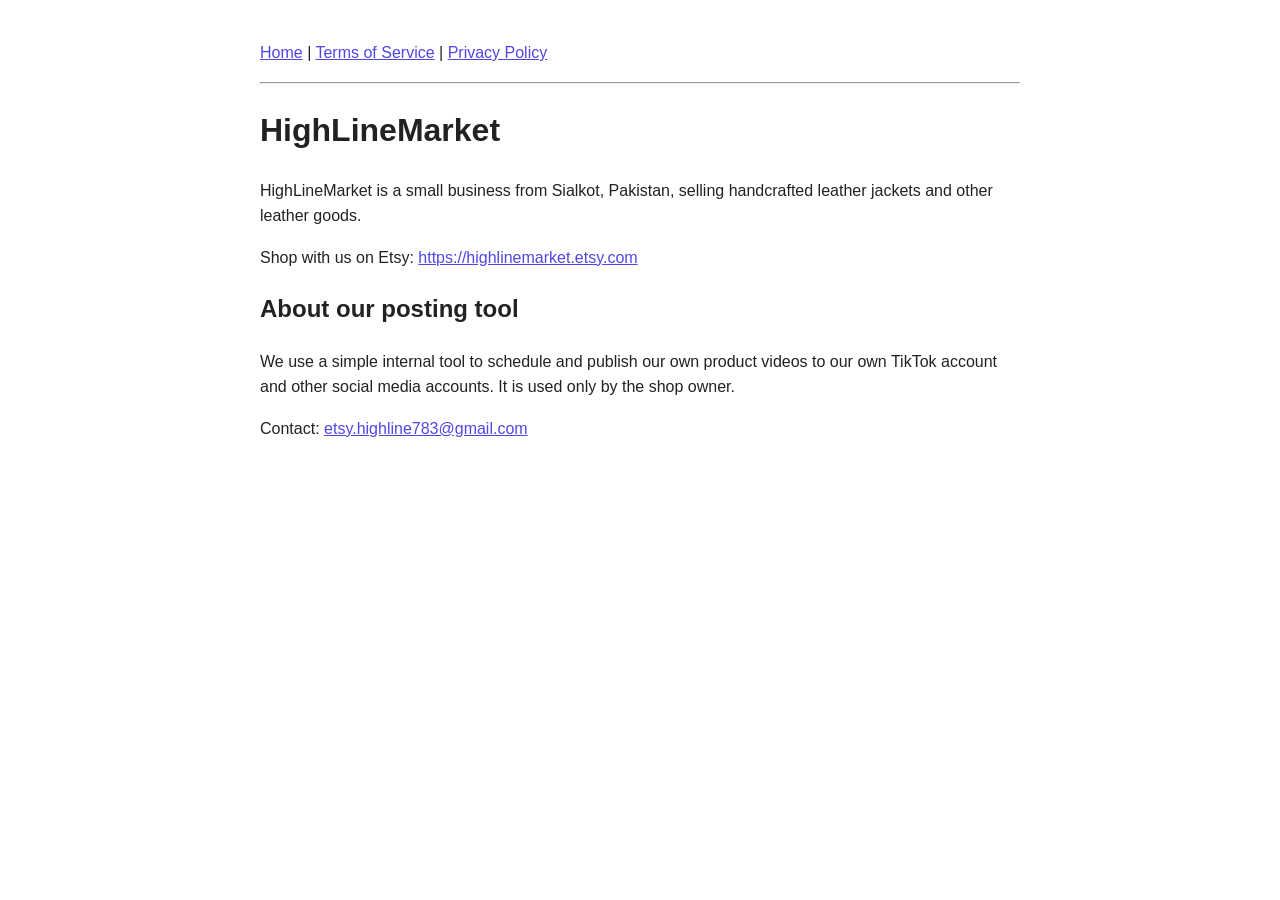
==== index.html @ ccd99edb "Add files via upload" ====
<!DOCTYPE html><html lang="en"><head><meta charset="UTF-8"><meta name="viewport" content="width=device-width, initial-scale=1"><title>HighLineMarket</title><style>body{font-family:Arial,sans-serif;max-width:760px;margin:40px auto;padding:0 16px;line-height:1.6;color:#222}a{color:#4f46e5}</style></head><body>
<p><a href="index.html">Home</a> | <a href="terms.html">Terms of Service</a> | <a href="privacy.html">Privacy Policy</a></p><hr>
<h1>HighLineMarket</h1>
<p>HighLineMarket is a small business from Sialkot, Pakistan, selling handcrafted leather jackets and other leather goods.</p>
<p>Shop with us on Etsy: <a href="https://highlinemarket.etsy.com">https://highlinemarket.etsy.com</a></p>
<h2>About our posting tool</h2>
<p>We use a simple internal tool to schedule and publish our own product videos to our own TikTok account and other social media accounts. It is used only by the shop owner.</p>
<p>Contact: <a href="mailto:etsy.highline783@gmail.com">etsy.highline783@gmail.com</a></p>
</body></html>
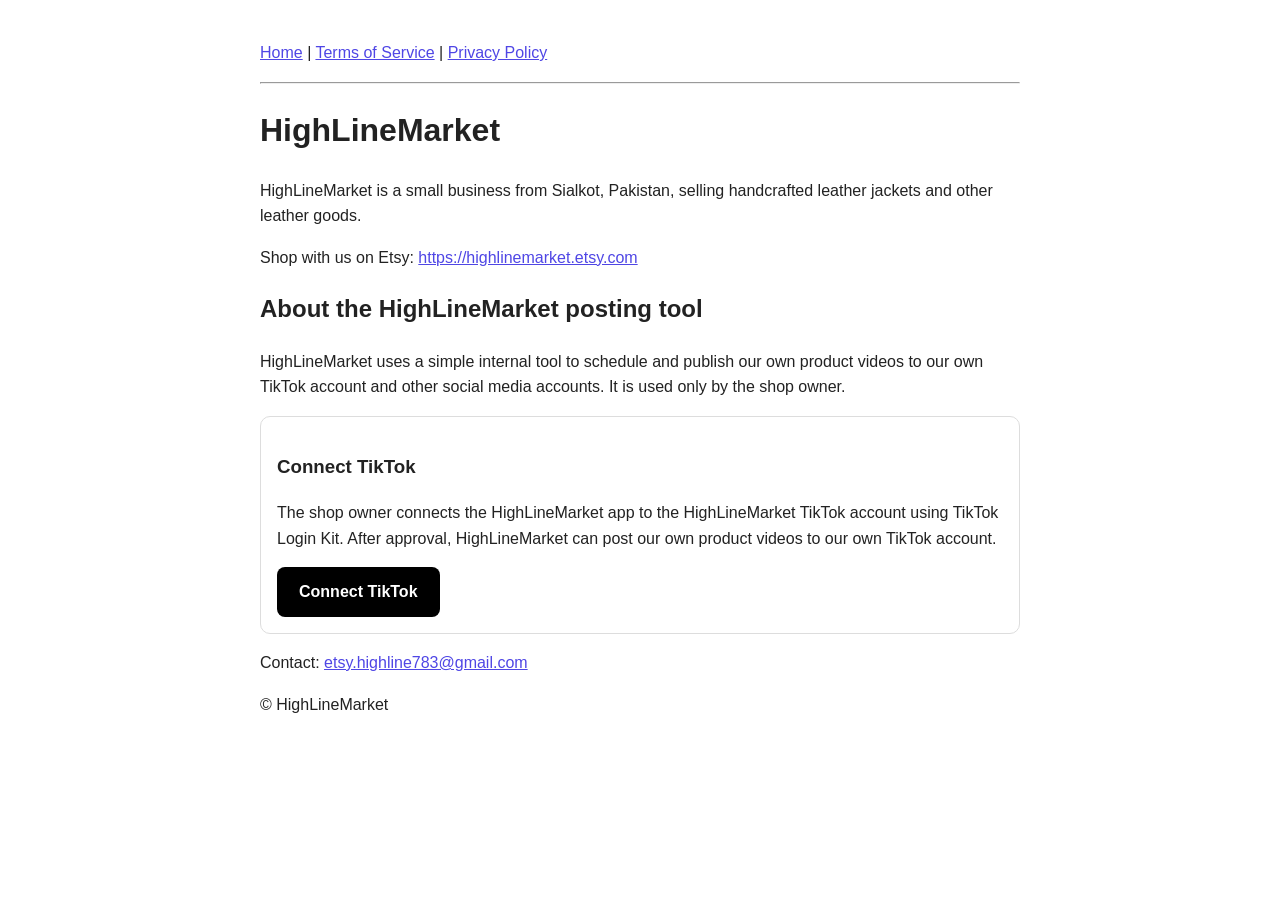
==== commit eefe0543: "Update index.html" ====
--- a/index.html
+++ b/index.html
@@ -1,9 +1,36 @@
-<!DOCTYPE html><html lang="en"><head><meta charset="UTF-8"><meta name="viewport" content="width=device-width, initial-scale=1"><title>HighLineMarket</title><style>body{font-family:Arial,sans-serif;max-width:760px;margin:40px auto;padding:0 16px;line-height:1.6;color:#222}a{color:#4f46e5}</style></head><body>
-<p><a href="index.html">Home</a> | <a href="terms.html">Terms of Service</a> | <a href="privacy.html">Privacy Policy</a></p><hr>
+<!DOCTYPE html>
+<html lang="en">
+<head>
+<meta charset="UTF-8">
+<meta name="viewport" content="width=device-width, initial-scale=1">
+<title>HighLineMarket</title>
+<meta name="description" content="HighLineMarket - handcrafted leather jackets and leather goods from Sialkot, Pakistan.">
+<style>
+body{font-family:Arial,sans-serif;max-width:760px;margin:40px auto;padding:0 16px;line-height:1.6;color:#222}
+a{color:#4f46e5}
+.btn{display:inline-block;background:#000;color:#fff;padding:12px 22px;border-radius:8px;text-decoration:none;font-weight:700}
+.btn:hover{background:#333}
+.box{border:1px solid #ddd;border-radius:10px;padding:16px;margin:16px 0}
+</style>
+</head>
+<body>
+<p><a href="index.html">Home</a> | <a href="terms.html">Terms of Service</a> | <a href="privacy.html">Privacy Policy</a></p>
+<hr>
+
 <h1>HighLineMarket</h1>
 <p>HighLineMarket is a small business from Sialkot, Pakistan, selling handcrafted leather jackets and other leather goods.</p>
 <p>Shop with us on Etsy: <a href="https://highlinemarket.etsy.com">https://highlinemarket.etsy.com</a></p>
-<h2>About our posting tool</h2>
-<p>We use a simple internal tool to schedule and publish our own product videos to our own TikTok account and other social media accounts. It is used only by the shop owner.</p>
+
+<h2>About the HighLineMarket posting tool</h2>
+<p>HighLineMarket uses a simple internal tool to schedule and publish our own product videos to our own TikTok account and other social media accounts. It is used only by the shop owner.</p>
+
+<div class="box">
+  <h3>Connect TikTok</h3>
+  <p>The shop owner connects the HighLineMarket app to the HighLineMarket TikTok account using TikTok Login Kit. After approval, HighLineMarket can post our own product videos to our own TikTok account.</p>
+  <a class="btn" href="PASTE_YOUR_TIKTOK_LOGIN_LINK_HERE">Connect TikTok</a>
+</div>
+
 <p>Contact: <a href="mailto:etsy.highline783@gmail.com">etsy.highline783@gmail.com</a></p>
-</body></html>
+<p>&copy; HighLineMarket</p>
+</body>
+</html>
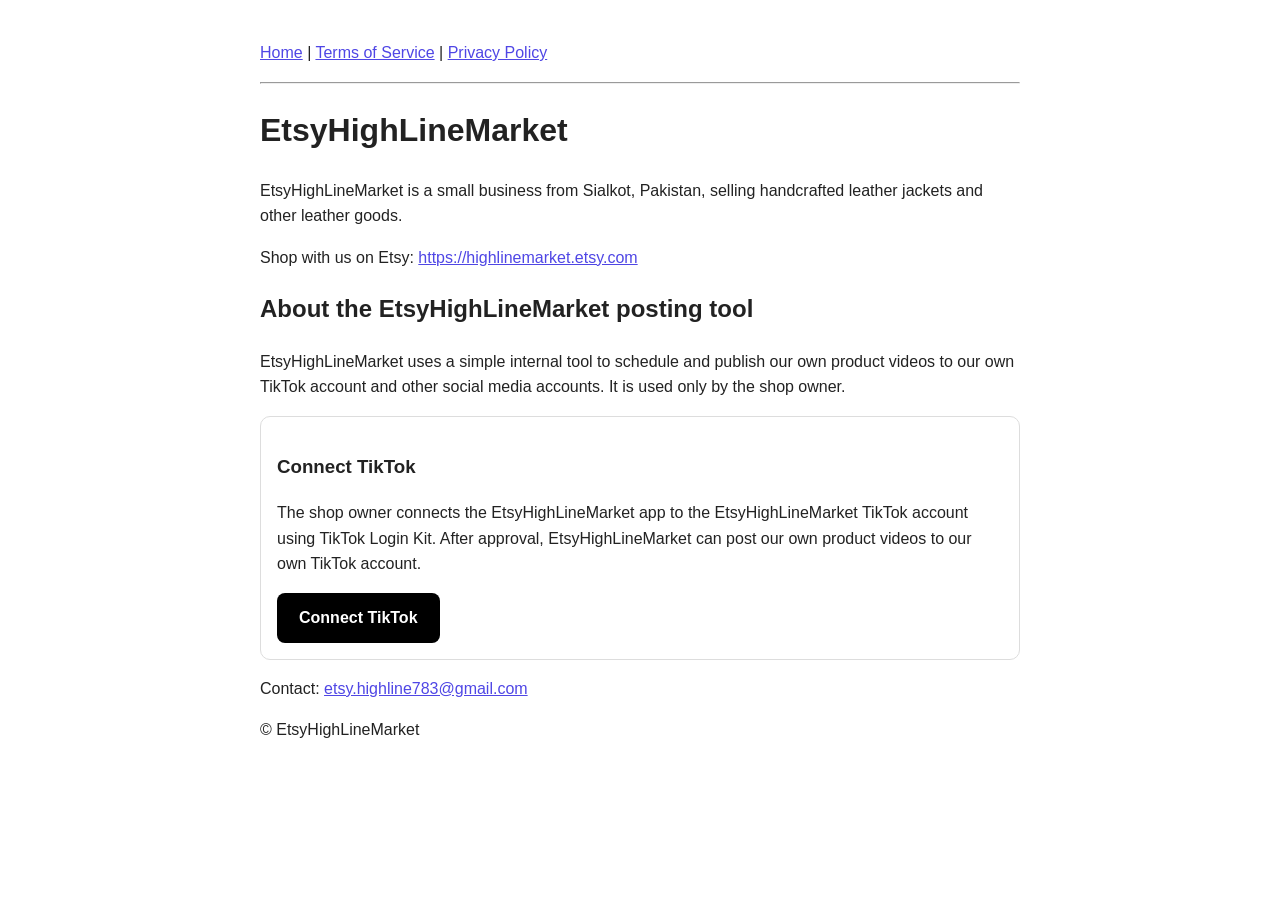
==== commit c92f6884: "Update index.html" ====
--- a/index.html
+++ b/index.html
@@ -3,8 +3,8 @@
 <head>
 <meta charset="UTF-8">
 <meta name="viewport" content="width=device-width, initial-scale=1">
-<title>HighLineMarket</title>
-<meta name="description" content="HighLineMarket - handcrafted leather jackets and leather goods from Sialkot, Pakistan.">
+<title>EtsyHighLineMarket</title>
+<meta name="description" content="EtsyHighLineMarket - handcrafted leather jackets and leather goods from Sialkot, Pakistan.">
 <style>
 body{font-family:Arial,sans-serif;max-width:760px;margin:40px auto;padding:0 16px;line-height:1.6;color:#222}
 a{color:#4f46e5}
@@ -17,20 +17,20 @@
 <p><a href="index.html">Home</a> | <a href="terms.html">Terms of Service</a> | <a href="privacy.html">Privacy Policy</a></p>
 <hr>
 
-<h1>HighLineMarket</h1>
-<p>HighLineMarket is a small business from Sialkot, Pakistan, selling handcrafted leather jackets and other leather goods.</p>
+<h1>EtsyHighLineMarket</h1>
+<p>EtsyHighLineMarket is a small business from Sialkot, Pakistan, selling handcrafted leather jackets and other leather goods.</p>
 <p>Shop with us on Etsy: <a href="https://highlinemarket.etsy.com">https://highlinemarket.etsy.com</a></p>
 
-<h2>About the HighLineMarket posting tool</h2>
-<p>HighLineMarket uses a simple internal tool to schedule and publish our own product videos to our own TikTok account and other social media accounts. It is used only by the shop owner.</p>
+<h2>About the EtsyHighLineMarket posting tool</h2>
+<p>EtsyHighLineMarket uses a simple internal tool to schedule and publish our own product videos to our own TikTok account and other social media accounts. It is used only by the shop owner.</p>
 
 <div class="box">
   <h3>Connect TikTok</h3>
-  <p>The shop owner connects the HighLineMarket app to the HighLineMarket TikTok account using TikTok Login Kit. After approval, HighLineMarket can post our own product videos to our own TikTok account.</p>
-  <a class="btn" href="PASTE_YOUR_TIKTOK_LOGIN_LINK_HERE">Connect TikTok</a>
+  <p>The shop owner connects the EtsyHighLineMarket app to the EtsyHighLineMarket TikTok account using TikTok Login Kit. After approval, EtsyHighLineMarket can post our own product videos to our own TikTok account.</p>
+  <a class="btn" href="https://economies-regular-radiation-ntsc.trycloudflare.com/auth/tiktok">Connect TikTok</a>
 </div>
 
 <p>Contact: <a href="mailto:etsy.highline783@gmail.com">etsy.highline783@gmail.com</a></p>
-<p>&copy; HighLineMarket</p>
+<p>&copy; EtsyHighLineMarket</p>
 </body>
 </html>
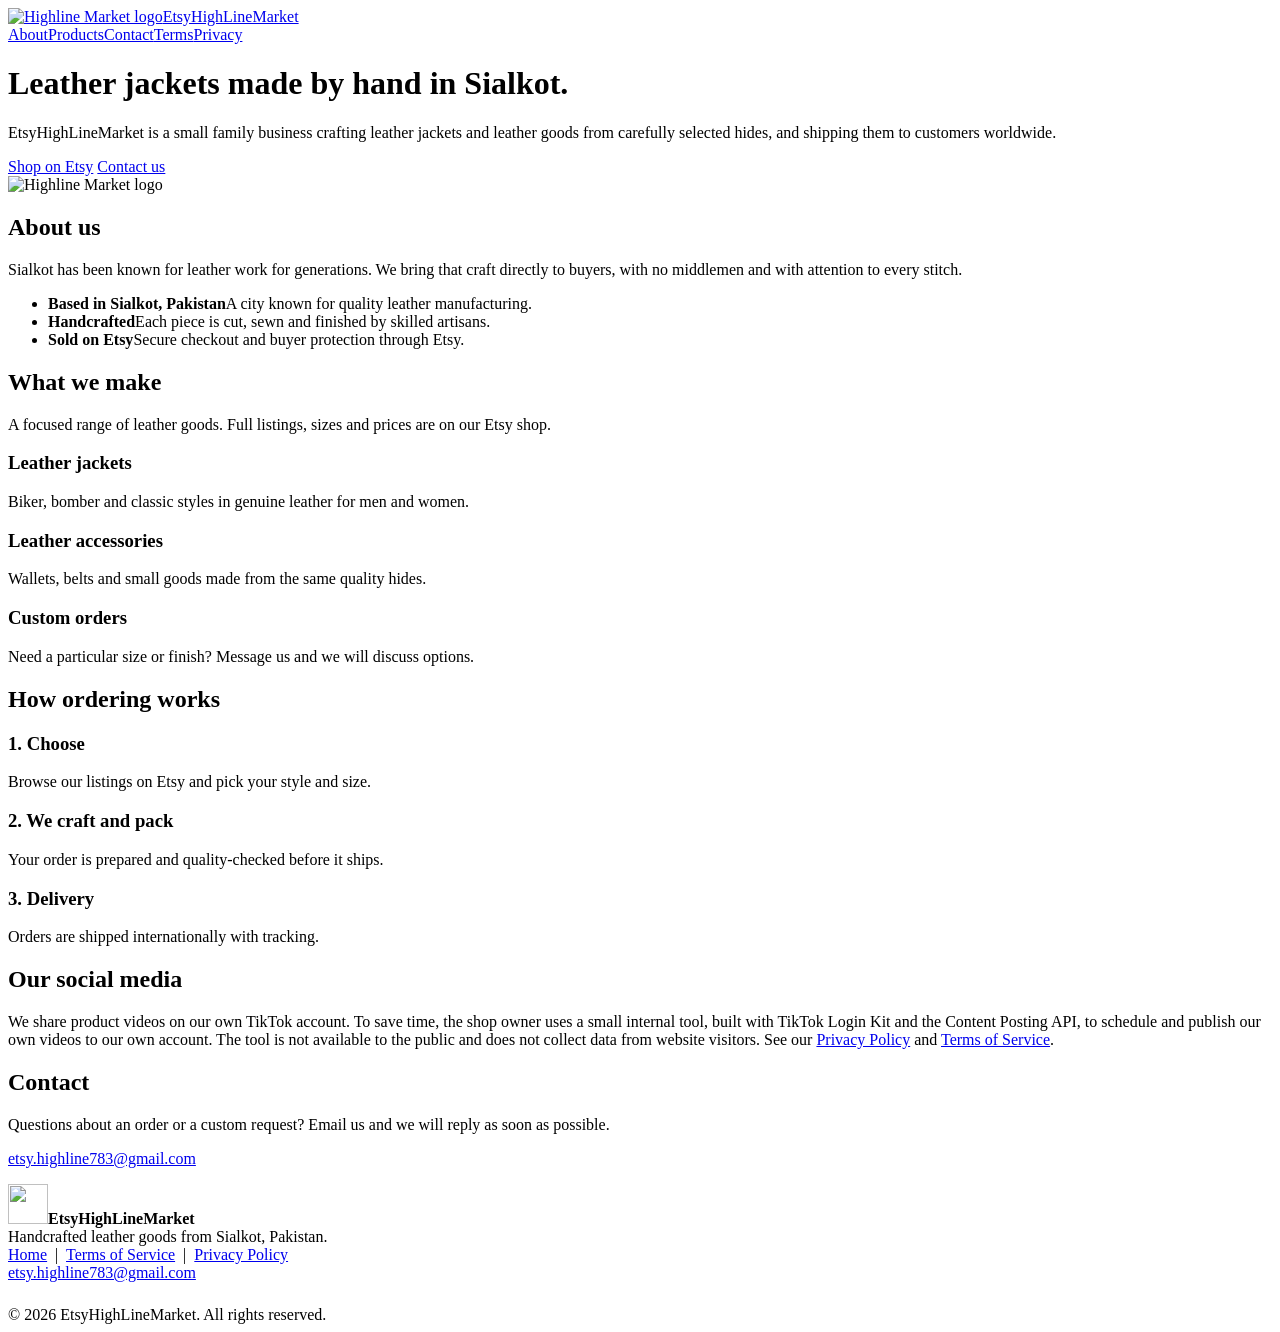
==== commit 66b639de: "Update index.html" ====
--- a/index.html
+++ b/index.html
@@ -1,36 +1,76 @@
 <!DOCTYPE html>
 <html lang="en">
 <head>
-<meta charset="UTF-8">
-<meta name="viewport" content="width=device-width, initial-scale=1">
-<title>EtsyHighLineMarket</title>
-<meta name="description" content="EtsyHighLineMarket - handcrafted leather jackets and leather goods from Sialkot, Pakistan.">
-<style>
-body{font-family:Arial,sans-serif;max-width:760px;margin:40px auto;padding:0 16px;line-height:1.6;color:#222}
-a{color:#4f46e5}
-.btn{display:inline-block;background:#000;color:#fff;padding:12px 22px;border-radius:8px;text-decoration:none;font-weight:700}
-.btn:hover{background:#333}
-.box{border:1px solid #ddd;border-radius:10px;padding:16px;margin:16px 0}
-</style>
+<meta charset="UTF-8"><meta name="viewport" content="width=device-width, initial-scale=1">
+<link rel="icon" type="image/png" href="logo.png">
+<link rel="apple-touch-icon" href="logo.png">
+<link rel="stylesheet" href="style.css">
+<title>EtsyHighLineMarket | Handcrafted Leather Jackets from Sialkot, Pakistan</title>
+<meta name="description" content="EtsyHighLineMarket makes handcrafted leather jackets and leather goods in Sialkot, Pakistan. Shop our collection on Etsy.">
+<meta property="og:title" content="EtsyHighLineMarket - Handcrafted Leather Goods">
+<meta property="og:description" content="Handcrafted leather jackets and leather goods from Sialkot, Pakistan.">
+<meta property="og:image" content="logo.png">
+<meta property="og:type" content="website">
 </head>
 <body>
-<p><a href="index.html">Home</a> | <a href="terms.html">Terms of Service</a> | <a href="privacy.html">Privacy Policy</a></p>
-<hr>
+<header class="site"><div class="wrap">
+<a class="brand" href="index.html"><img src="logo.png" alt="Highline Market logo" width="44" height="44"><span>EtsyHighLineMarket</span></a>
+<nav aria-label="Main"><a href="index.html#about">About</a><a href="index.html#products">Products</a><a href="index.html#contact">Contact</a><a href="terms.html">Terms</a><a href="privacy.html">Privacy</a></nav>
+</div></header>
+<main>
+<div class="hero"><div class="wrap">
+<div>
+<h1>Leather jackets made by hand in Sialkot.</h1>
+<p>EtsyHighLineMarket is a small family business crafting leather jackets and leather goods from carefully selected hides, and shipping them to customers worldwide.</p>
+<a class="btn" href="https://highlinemarket.etsy.com" rel="noopener">Shop on Etsy</a>
+<a class="btn alt" href="#contact">Contact us</a>
+</div>
+<img src="logo.png" alt="Highline Market logo" width="340" height="340">
+</div></div>
 
-<h1>EtsyHighLineMarket</h1>
-<p>EtsyHighLineMarket is a small business from Sialkot, Pakistan, selling handcrafted leather jackets and other leather goods.</p>
-<p>Shop with us on Etsy: <a href="https://highlinemarket.etsy.com">https://highlinemarket.etsy.com</a></p>
+<section id="about"><div class="wrap">
+<h2>About us</h2>
+<p class="lead">Sialkot has been known for leather work for generations. We bring that craft directly to buyers, with no middlemen and with attention to every stitch.</p>
+<ul class="facts">
+<li><strong>Based in Sialkot, Pakistan</strong>A city known for quality leather manufacturing.</li>
+<li><strong>Handcrafted</strong>Each piece is cut, sewn and finished by skilled artisans.</li>
+<li><strong>Sold on Etsy</strong>Secure checkout and buyer protection through Etsy.</li>
+</ul>
+</div></section>
 
-<h2>About the EtsyHighLineMarket posting tool</h2>
-<p>EtsyHighLineMarket uses a simple internal tool to schedule and publish our own product videos to our own TikTok account and other social media accounts. It is used only by the shop owner.</p>
+<section id="products" class="band"><div class="wrap">
+<h2>What we make</h2>
+<p class="lead">A focused range of leather goods. Full listings, sizes and prices are on our Etsy shop.</p>
+<div class="grid">
+<div class="card"><h3>Leather jackets</h3><p>Biker, bomber and classic styles in genuine leather for men and women.</p></div>
+<div class="card"><h3>Leather accessories</h3><p>Wallets, belts and small goods made from the same quality hides.</p></div>
+<div class="card"><h3>Custom orders</h3><p>Need a particular size or finish? Message us and we will discuss options.</p></div>
+</div>
+</div></section>
 
-<div class="box">
-  <h3>Connect TikTok</h3>
-  <p>The shop owner connects the EtsyHighLineMarket app to the EtsyHighLineMarket TikTok account using TikTok Login Kit. After approval, EtsyHighLineMarket can post our own product videos to our own TikTok account.</p>
-  <a class="btn" href="https://economies-regular-radiation-ntsc.trycloudflare.com/auth/tiktok">Connect TikTok</a>
+<section id="how"><div class="wrap">
+<h2>How ordering works</h2>
+<div class="grid">
+<div class="card"><h3>1. Choose</h3><p>Browse our listings on Etsy and pick your style and size.</p></div>
+<div class="card"><h3>2. We craft and pack</h3><p>Your order is prepared and quality-checked before it ships.</p></div>
+<div class="card"><h3>3. Delivery</h3><p>Orders are shipped internationally with tracking.</p></div>
 </div>
+</div></section>
 
-<p>Contact: <a href="mailto:etsy.highline783@gmail.com">etsy.highline783@gmail.com</a></p>
-<p>&copy; EtsyHighLineMarket</p>
+<section id="social" class="band"><div class="wrap">
+<h2>Our social media</h2>
+<p class="lead">We share product videos on our own TikTok account. To save time, the shop owner uses a small internal tool, built with TikTok Login Kit and the Content Posting API, to schedule and publish our own videos to our own account. The tool is not available to the public and does not collect data from website visitors. See our <a href="privacy.html">Privacy Policy</a> and <a href="terms.html">Terms of Service</a>.</p>
+</div></section>
+
+<section id="contact"><div class="wrap">
+<h2>Contact</h2>
+<p class="lead">Questions about an order or a custom request? Email us and we will reply as soon as possible.</p>
+<p><a class="btn" href="mailto:etsy.highline783@gmail.com">etsy.highline783@gmail.com</a></p>
+</div></section>
+</main>
+<footer class="site"><div class="wrap"><div class="cols">
+<div><img src="logo.png" alt="" width="40" height="40"><strong>EtsyHighLineMarket</strong><br>Handcrafted leather goods from Sialkot, Pakistan.</div>
+<div><a href="index.html">Home</a> &nbsp;|&nbsp; <a href="terms.html">Terms of Service</a> &nbsp;|&nbsp; <a href="privacy.html">Privacy Policy</a><br><a href="mailto:etsy.highline783@gmail.com">etsy.highline783@gmail.com</a></div>
+</div><p style="margin:24px 0 0">&copy; 2026 EtsyHighLineMarket. All rights reserved.</p></div></footer>
 </body>
 </html>
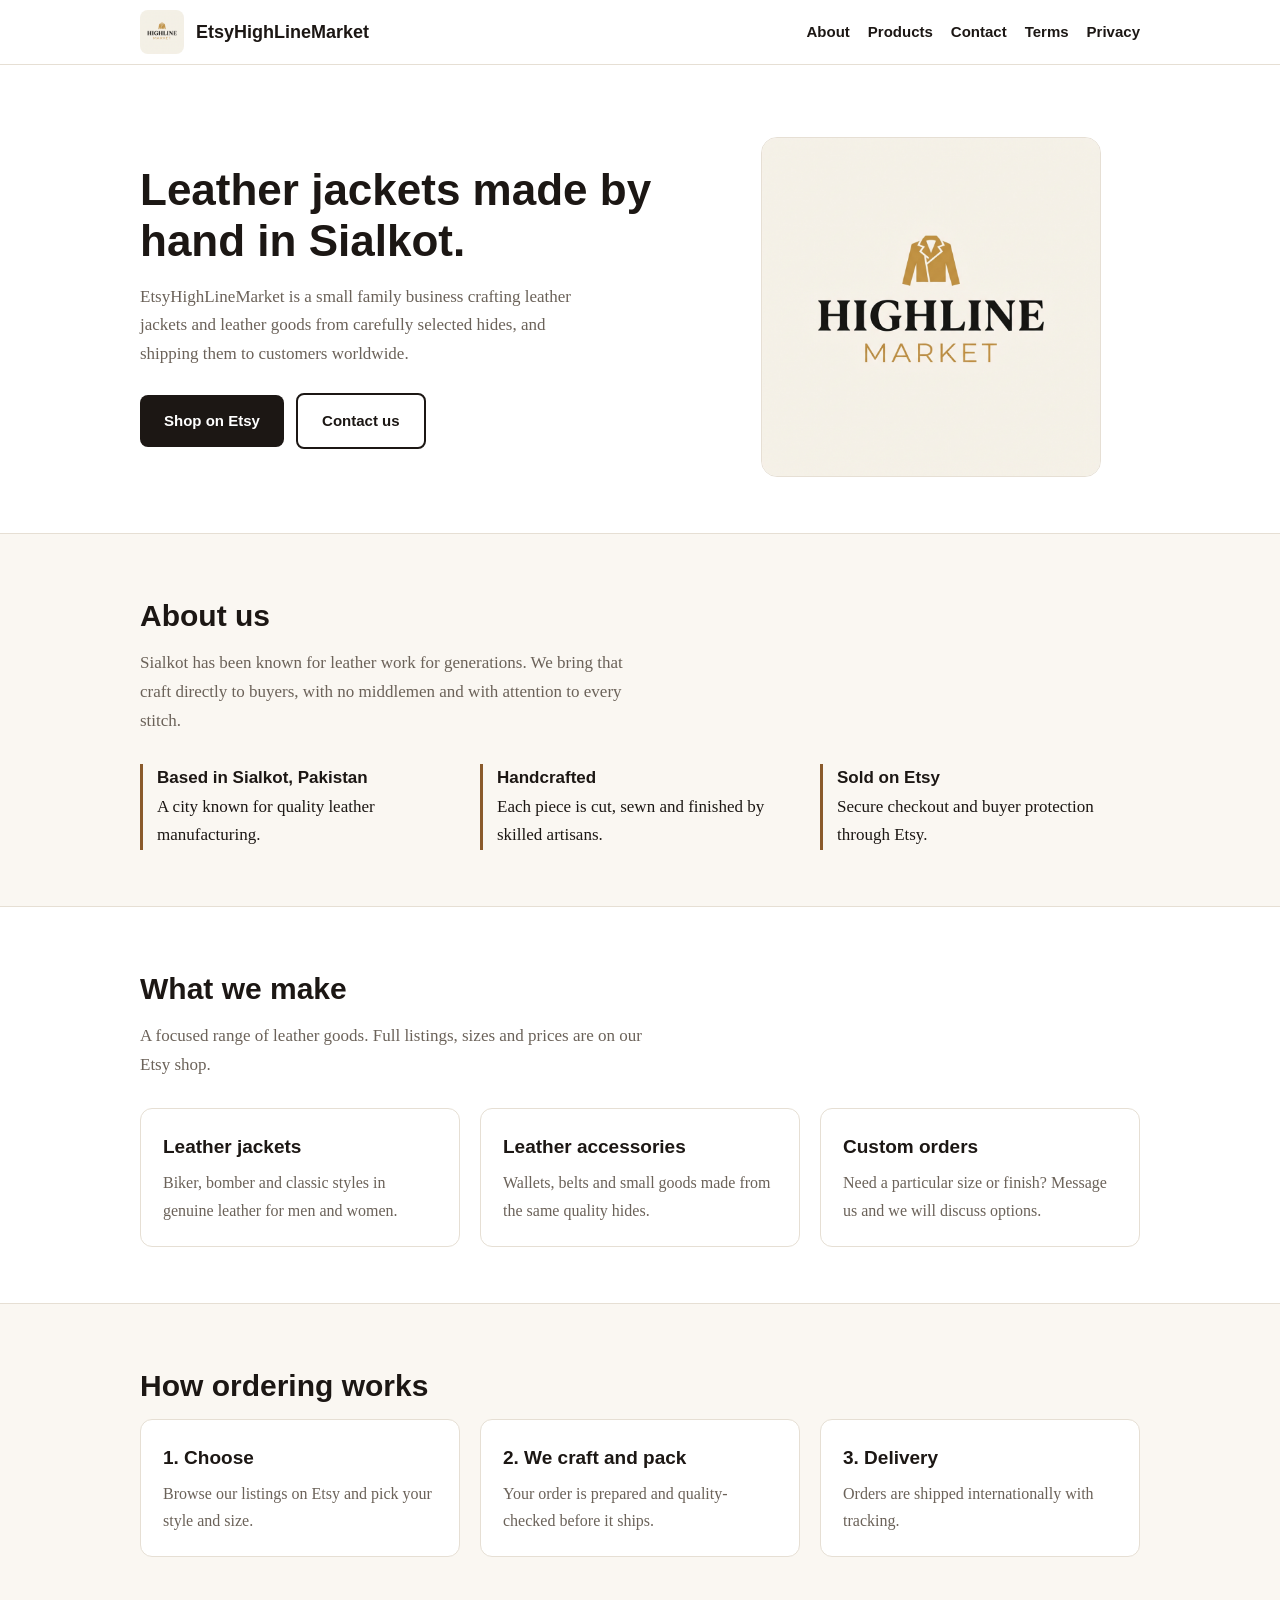
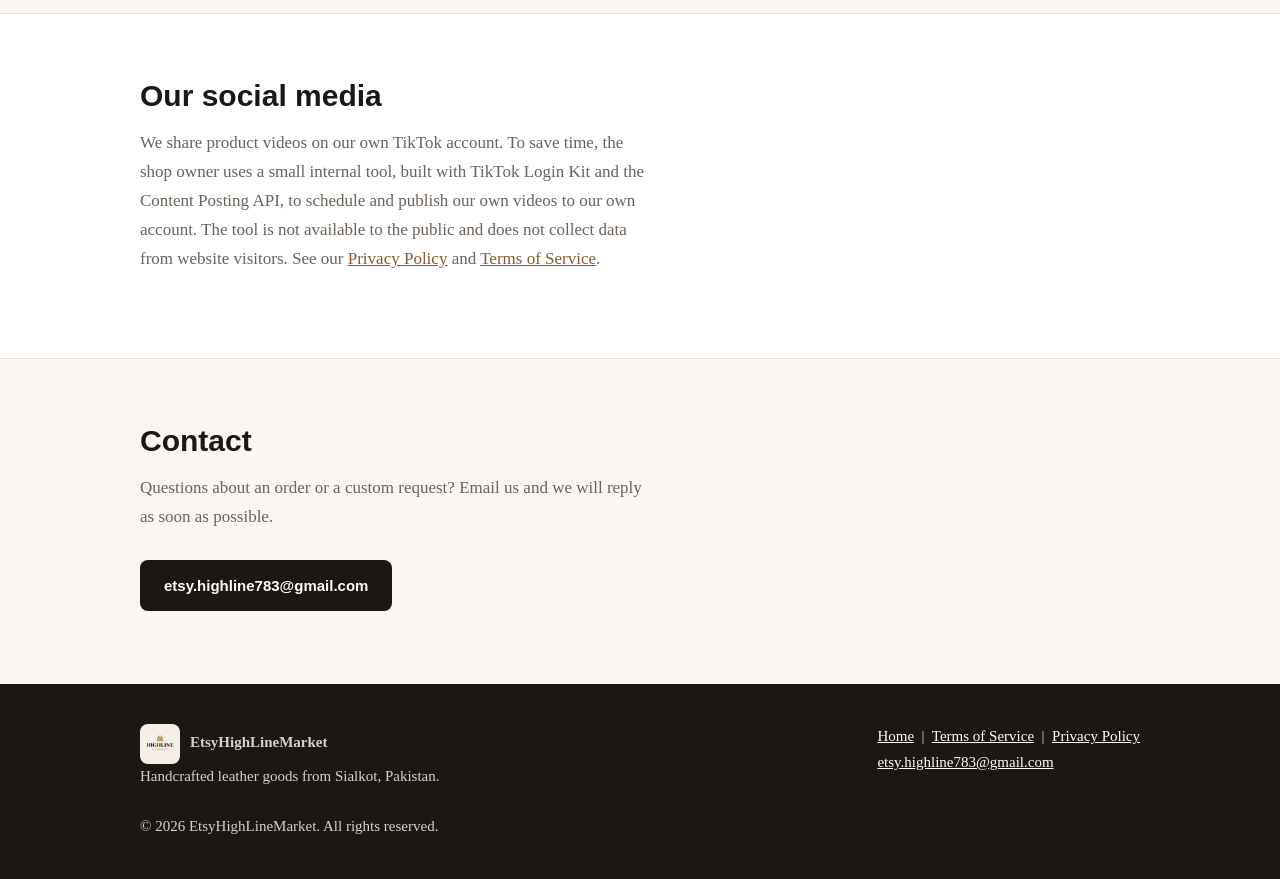
==== commit c4c02f06: "Update index.html" ====
--- a/index.html
+++ b/index.html
@@ -2,8 +2,9 @@
 <html lang="en">
 <head>
 <meta charset="UTF-8"><meta name="viewport" content="width=device-width, initial-scale=1">
-<link rel="icon" type="image/png" href="logo.png">
-<link rel="apple-touch-icon" href="logo.png">
+<link rel="icon" type="image/png" sizes="512x512" href="logo.png?v=2">
+<link rel="shortcut icon" type="image/png" href="logo.png?v=2">
+<link rel="apple-touch-icon" href="logo.png?v=2">
 <link rel="stylesheet" href="style.css">
 <title>EtsyHighLineMarket | Handcrafted Leather Jackets from Sialkot, Pakistan</title>
 <meta name="description" content="EtsyHighLineMarket makes handcrafted leather jackets and leather goods in Sialkot, Pakistan. Shop our collection on Etsy.">
--- a/style.css
+++ b/style.css
@@ -0,0 +1,44 @@
+:root{--ink:#1c1714;--muted:#6b6259;--paper:#faf7f2;--card:#fff;--line:#e6dfd4;--accent:#8a5a2b;--accent-dark:#6d4520}
+*{box-sizing:border-box}
+html{scroll-behavior:smooth}
+body{margin:0;font-family:Georgia,"Times New Roman",serif;color:var(--ink);background:var(--paper);line-height:1.7;font-size:17px}
+h1,h2,h3,.brand,nav,.btn{font-family:"Helvetica Neue",Arial,sans-serif}
+a{color:var(--accent)}
+a:focus-visible,.btn:focus-visible{outline:3px solid var(--accent);outline-offset:3px}
+.wrap{max-width:1040px;margin:0 auto;padding:0 20px}
+header.site{background:#fff;border-bottom:1px solid var(--line);position:sticky;top:0;z-index:10}
+header.site .wrap{display:flex;align-items:center;justify-content:space-between;gap:16px;padding-top:10px;padding-bottom:10px;flex-wrap:wrap}
+.brand{display:flex;align-items:center;gap:12px;text-decoration:none;color:var(--ink);font-weight:700;font-size:18px}
+.brand img{width:44px;height:44px;border-radius:8px;object-fit:cover}
+nav a{margin-left:18px;text-decoration:none;color:var(--ink);font-size:15px;font-weight:600}
+nav a:hover{color:var(--accent)}
+.hero{padding:72px 0 56px;border-bottom:1px solid var(--line);background:#fff}
+.hero .wrap{display:grid;grid-template-columns:1.3fr 1fr;gap:40px;align-items:center}
+.hero h1{font-size:44px;line-height:1.15;margin:0 0 16px}
+.hero p{color:var(--muted);margin:0 0 24px;max-width:52ch}
+.hero img{width:100%;max-width:340px;justify-self:center;border-radius:16px;border:1px solid var(--line)}
+.btn{display:inline-block;background:var(--ink);color:#fff;padding:13px 24px;border-radius:8px;text-decoration:none;font-weight:700;font-size:15px}
+.btn:hover{background:var(--accent-dark)}
+.btn.alt{background:transparent;color:var(--ink);border:2px solid var(--ink);margin-left:8px}
+.btn.alt:hover{background:var(--ink);color:#fff}
+section{padding:56px 0}
+section h2{font-size:30px;margin:0 0 8px}
+.lead{color:var(--muted);margin:0 0 28px;max-width:60ch}
+.grid{display:grid;grid-template-columns:repeat(auto-fit,minmax(230px,1fr));gap:20px}
+.card{background:var(--card);border:1px solid var(--line);border-radius:12px;padding:22px}
+.card h3{margin:0 0 6px;font-size:19px}
+.card p{margin:0;color:var(--muted);font-size:16px}
+.band{background:#fff;border-top:1px solid var(--line);border-bottom:1px solid var(--line)}
+.facts{display:grid;grid-template-columns:repeat(auto-fit,minmax(200px,1fr));gap:20px;margin:0;padding:0;list-style:none}
+.facts li{border-left:3px solid var(--accent);padding-left:14px}
+.facts strong{display:block;font-family:"Helvetica Neue",Arial,sans-serif}
+footer.site{background:var(--ink);color:#d9d2c7;padding:40px 0;font-size:15px}
+footer.site a{color:#fff}
+footer.site .cols{display:flex;flex-wrap:wrap;justify-content:space-between;gap:24px}
+footer.site img{width:40px;height:40px;border-radius:8px;vertical-align:middle;margin-right:10px}
+.doc{max-width:760px;margin:0 auto;padding:48px 20px 64px}
+.doc h1{font-size:36px;margin:0 0 4px}
+.doc h2{font-size:21px;margin:32px 0 6px}
+.doc .meta{color:var(--muted);font-size:15px;margin-bottom:24px}
+@media(max-width:760px){.hero .wrap{grid-template-columns:1fr}.hero h1{font-size:34px}.hero img{max-width:220px;order:-1}nav a{margin:0 14px 0 0}}
+@media(prefers-reduced-motion:reduce){html{scroll-behavior:auto}}
